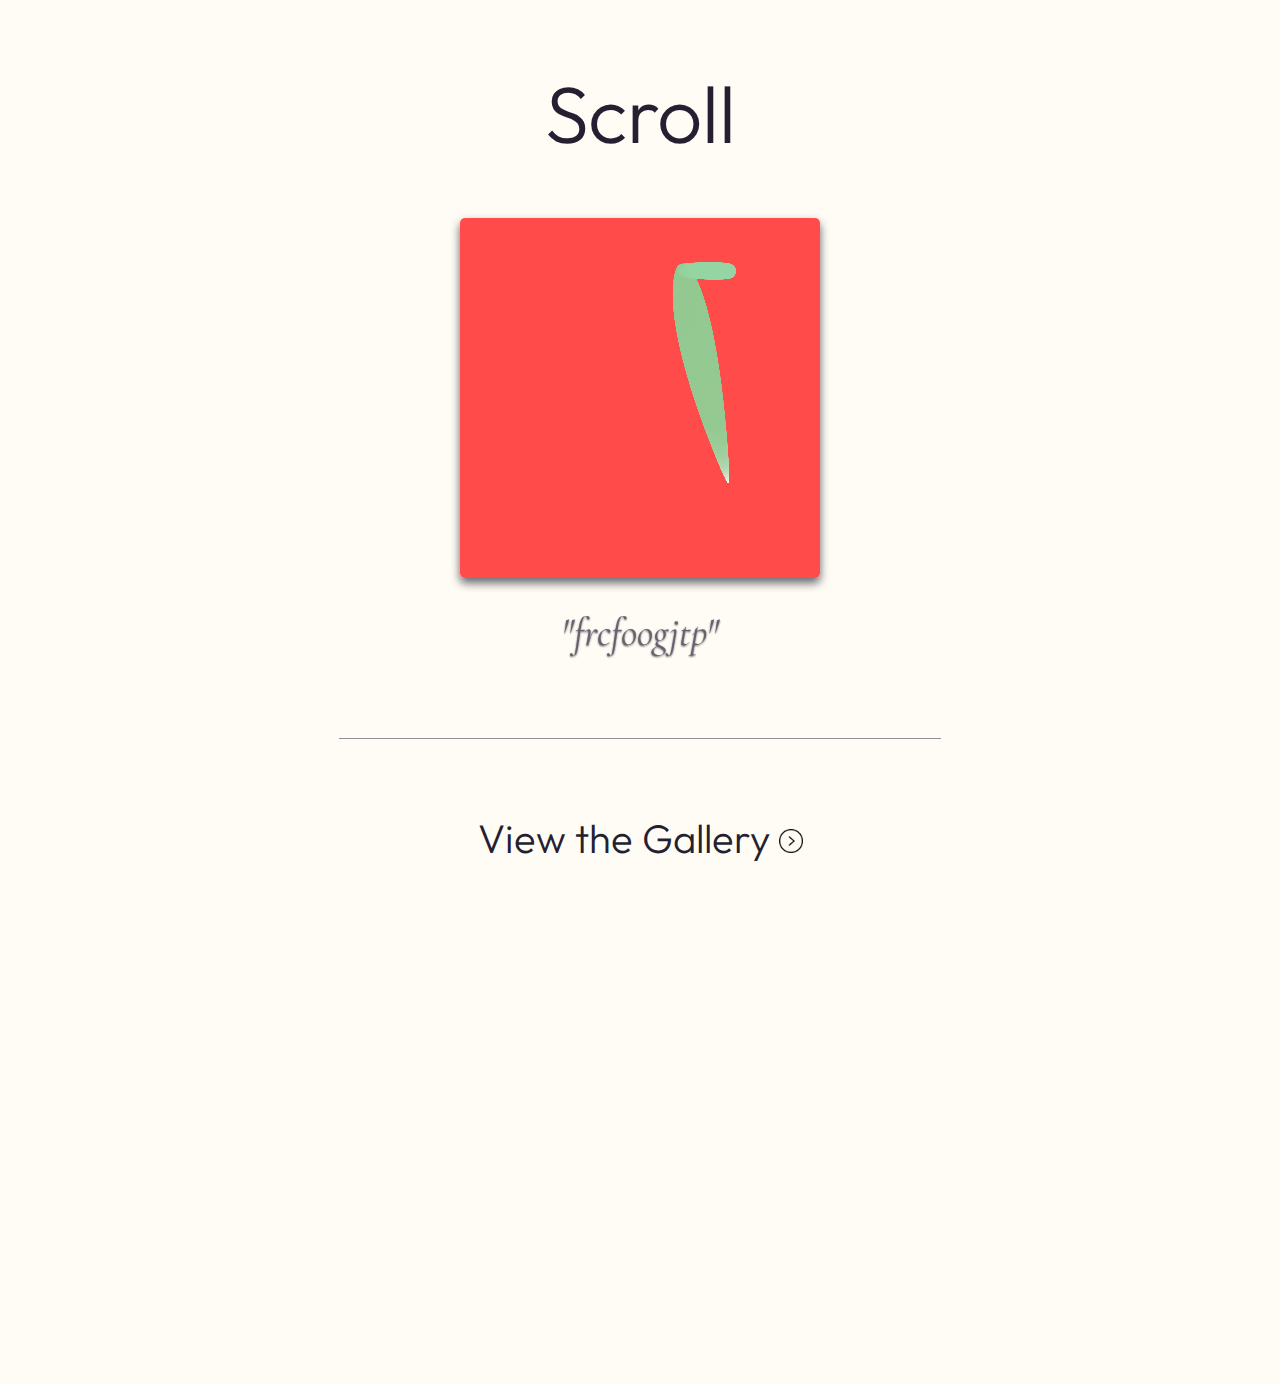
==== index.html @ 3102c4d0 "beta ready to deploy" ====
<!DOCTYPE html>
<html lang="en">
<head>
    <meta charset="UTF-8">
    <meta http-equiv="X-UA-Compatible" content="IE=edge">
    <meta name="viewport" content="width=device-width, initial-scale=1.0">

    <meta name="description" content="scroll">
    <!-- <meta property="og:image" content="/asset/icon.png">
    <link rel="shortcut icon" href="/asset/favicon.ico" /> -->
    <title>scroll</title>
    <link rel="stylesheet" href="/css/style.css">
    <link rel="stylesheet" href="/css/index.css">
</head>
<body>
    <div id="app">
        <h1>Scroll</h1>
        <div id="container">
            <div class="photo pointer" id="piece">
                <canvas width="2000px" height="2000px"></canvas>
                <br>
                <br>
                <span class="seed"></span>
            </div>
        </div>
        <br><br><br><hr><br>
        <h3 class="pointer" style="font-family: var(--sans-serif);" href="/gallery">View the Gallery <img src="/asset/arrow.png"></h3>
        <br><br><br><br>

        <h3>About</h3>
        <p style="width: 60%; margin-left: 20%; text-align: justify;">
            Lorem ipsum dolor sit amet, consectetur adipiscing elit, sed do eiusmod tempor incididunt ut labore et dolore magna aliqua. Ut enim ad minim veniam, quis nostrud exercitation ullamco laboris nisi ut aliquip ex ea commodo consequat. Duis aute irure dolor in reprehenderit in voluptate velit esse cillum dolore eu fugiat nulla pariatur. Excepteur sint occaecat cupidatat non proident, sunt in culpa qui officia deserunt mollit anim id est laborum.
        </p>
        <br>
        <hr>
        <span href="https://github.com/awt-256">Designed by awt-256 © 2022<br></span>
        <br>
    </div>
    <script src="/js/util.js"></script>
    <script src="/js/lib.js"></script>
    <script src="/js/index.js"></script>
</body>
</html>
---- css/style.css ----
@import url('https://fonts.googleapis.com/css2?family=Cormorant:wght@300&family=Outfit:wght@300&display=swap');

:root {
    --outline: #251f32;
    --standout: #8f6fce;
    --sans-serif: 'Outfit', system-ui, -apple-system, Roboto, 'Helvetica Neue', sans-serif;
    --serif: 'Cormorant', 'Times New Roman', Times, serif;
    --background: #fffcf5;
}

html,
body {
    overflow-x: hidden;
    padding: 0px;
    margin: 0px;
    width: 100%;
    height: 100%;
    font-family: var(--serif);
    color: var(--outline);
    background-color: var(--background);
}

#app {
    width: 100%;
    height: 100%;
    /* height: 300%; */
    /* background: linear-gradient(0deg, rgba(9,8,43,1) 0%, rgba(13,11,53,1) 13%, rgba(27,22,87,1) 26%, rgba(38,30,113,1) 44%, rgba(68,51,182,1) 71%, rgba(100,78,241,1) 91%); */
    text-align: center;
    padding: 1vh 5vw;
    box-sizing: border-box;
    font-size: 1.25em;
}

#app #icon {
    width: 60vw;
    height: 60vw;
    max-width: 35vh;
    max-height: 35vh;
}

h1 {
    font-family: var(--sans-serif);
    font-weight: 300;
    font-size: 4em;
}
h3 {
    font-family: var(--serif);
    font-weight: 300;
    font-size: 2em;
}

h3 img {
    height: 0.6em;
}
.sticky {
    position: sticky;
}
#fixed-home-btn {
    position: absolute;
    display: block;
    z-index: 5;
    width: 100%;
    background-color: var(--background);
    
    height: 6vh;
    padding: 6vh 5vh 4vh 6vh;
}
br.home-spacer {
    display: block;
    content: "";
    margin-top: 6em;
}
#fixed-home-btn img {
    height: 100%;
}
#fixed-home-btn span {
    position: relative;
    font-size: 1.5em;
    top: -1.5vh;
    margin-left: 1%;
}

.photo img,
.photo canvas {
    width: 100%;
    height: auto;
    line-height: 0px;
    box-sizing: border-box;
    border-radius: 5px;
    outline: none;
    border: none;
    transition: filter 200ms ease-in-out;
}

::-webkit-scrollbar {
    display: none;
}

body {
    -ms-overflow-style: none;
    scrollbar-width: none;
}

hr {
    border: none;
    border-top: 1px var(--outline) solid;
    opacity: 50%;
    width: 50%;
}

span[href]:hover {
    cursor: pointer;
    color: var(--standout);
}
---- css/index.css ----
#app {
    padding: 1vh 3vw;
}

#container {
    margin-top: 6vh;
    display: flex;
    flex-wrap: wrap;
    align-items: center;
    justify-content: center;
}

#piece {
    width: 40vh;
    transition: opacity 500ms ease-in-out, width 500ms ease-in-out;
    opacity: 0%;
}
#piece canvas {
    box-shadow: 0px 5px 10px var(--outline);
}

#piece:hover {
    width: 45vh;
}

h3[href]:hover {
    color: var(--standout);
    cursor: pointer;
}


#piece .seed {
    text-shadow: 0px 0.5px 2px var(--outline);
    font-style: italic;
    font-size: 2em;
}
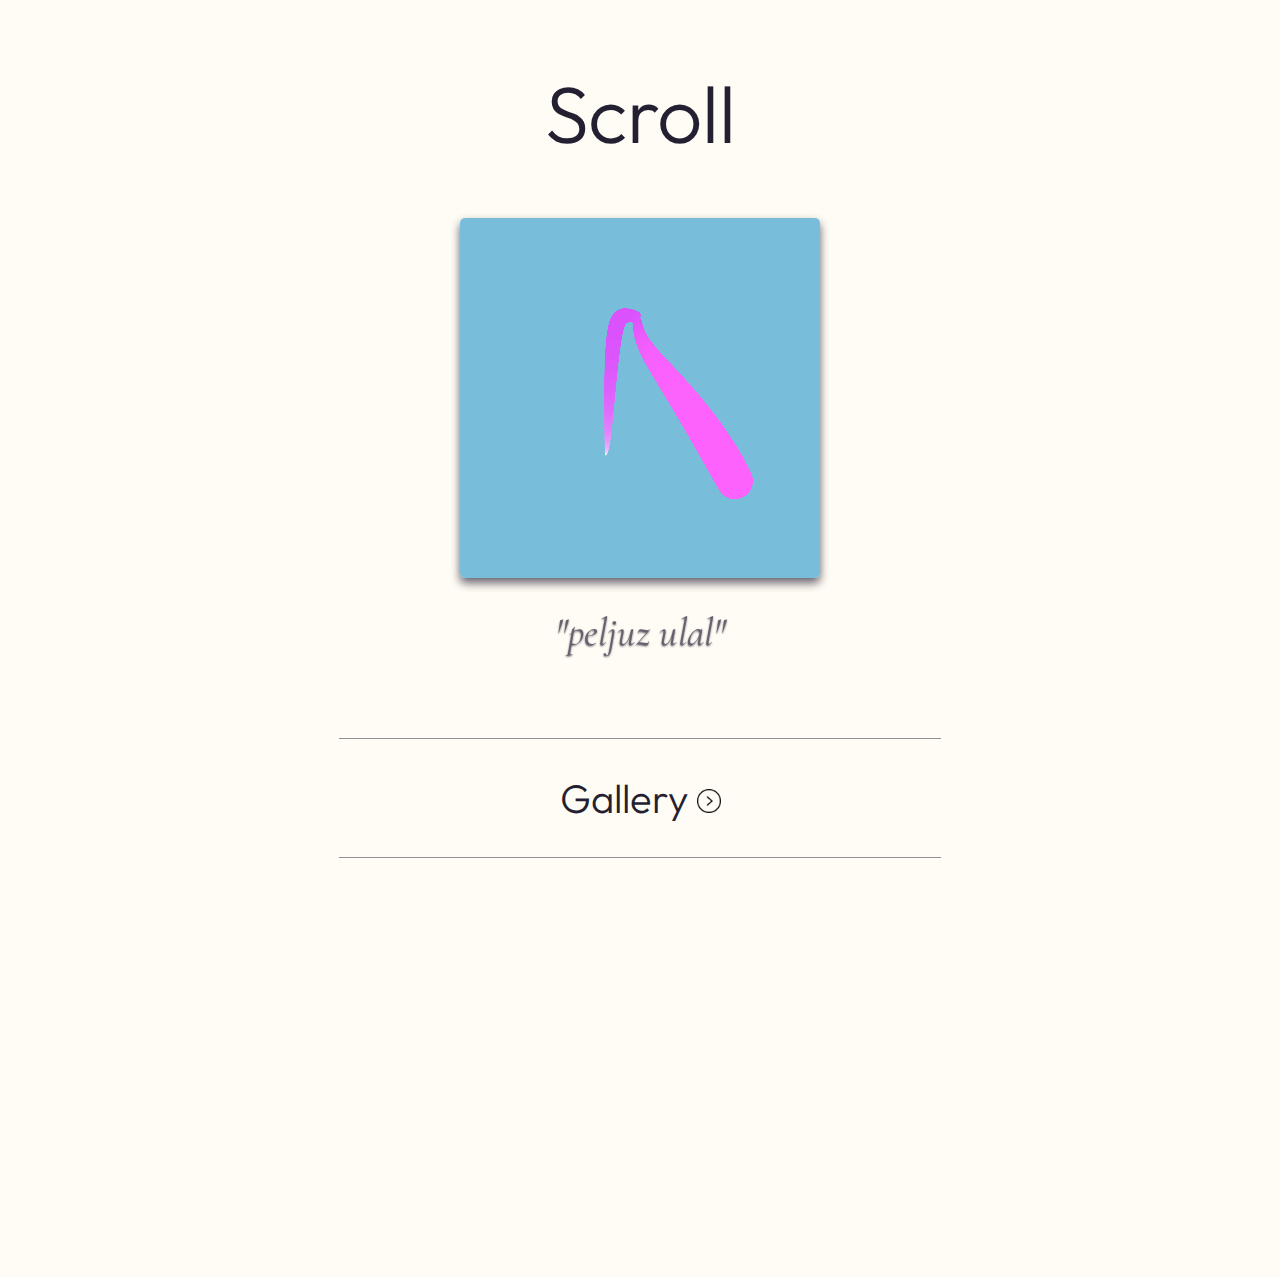
==== commit b6232d3d: "add readable text and change css" ====
--- a/index.html
+++ b/index.html
@@ -24,9 +24,10 @@
             </div>
         </div>
         <br><br><br><hr><br>
-        <h3 class="pointer" style="font-family: var(--sans-serif);" href="/gallery">View the Gallery <img src="/asset/arrow.png"></h3>
-        <br><br><br><br>
-
+        <h3 class="pointer" style="display: inline; font-family: var(--sans-serif);" href="/gallery">Gallery <img src="/asset/arrow.png"></h3>
+        <!-- <br><br><br><br><br><br>
+        <h3 class="pointer" style="display: inline; font-family: var(--sans-serif);" href="/create">Editor <img src="/asset/arrow.png"></h3> -->
+        <br><br><hr><br>
         <h3>About</h3>
         <p style="width: 60%; margin-left: 20%; text-align: justify;">
             Lorem ipsum dolor sit amet, consectetur adipiscing elit, sed do eiusmod tempor incididunt ut labore et dolore magna aliqua. Ut enim ad minim veniam, quis nostrud exercitation ullamco laboris nisi ut aliquip ex ea commodo consequat. Duis aute irure dolor in reprehenderit in voluptate velit esse cillum dolore eu fugiat nulla pariatur. Excepteur sint occaecat cupidatat non proident, sunt in culpa qui officia deserunt mollit anim id est laborum.
--- a/css/style.css
+++ b/css/style.css
@@ -108,6 +108,10 @@
     width: 50%;
 }
 
+span[href] {
+    transition: color 150ms ease-in-out;
+}
+
 span[href]:hover {
     cursor: pointer;
     color: var(--standout);
--- a/css/index.css
+++ b/css/index.css
@@ -20,7 +20,14 @@
 }
 
 #piece:hover {
-    width: 45vh;
+    width: 42vh;
+}
+#piece:hover .seed {
+    color: var(--standout);
+}
+
+h3[href] {
+    transition: color 150ms ease-in-out;
 }
 
 h3[href]:hover {
@@ -30,6 +37,7 @@
 
 
 #piece .seed {
+    transition: color 250ms ease-in-out;
     text-shadow: 0px 0.5px 2px var(--outline);
     font-style: italic;
     font-size: 2em;
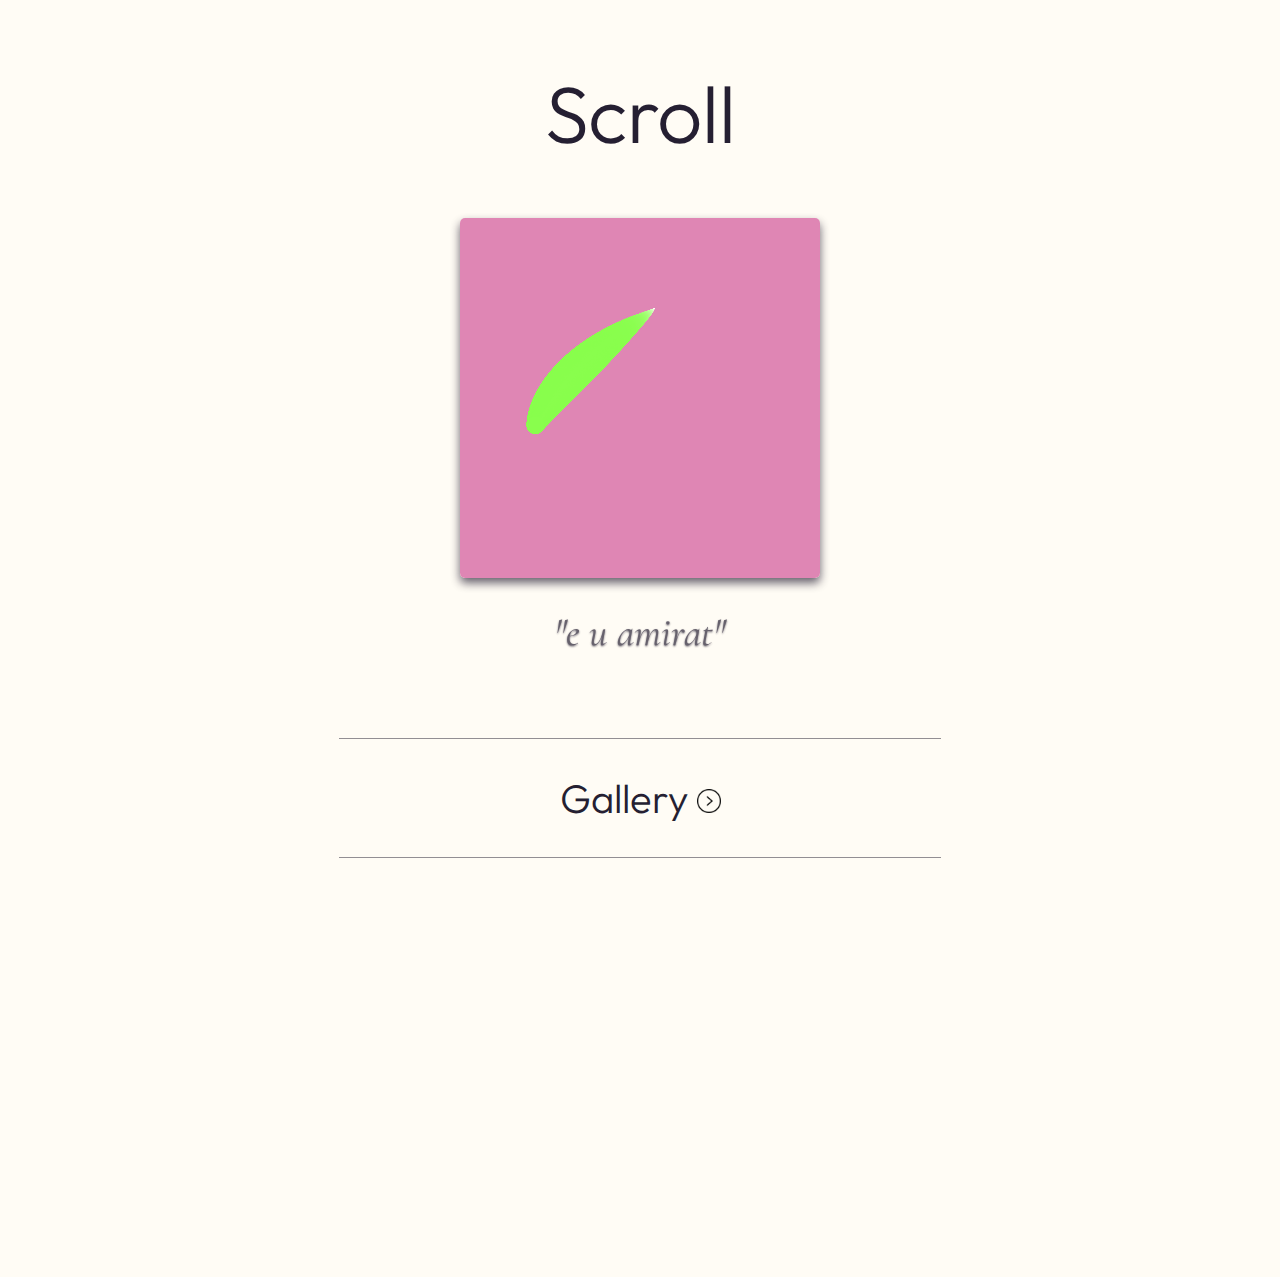
==== commit ba17e5bb: "update pressables" ====
--- a/index.html
+++ b/index.html
@@ -25,7 +25,7 @@
         </div>
         <br><br><br><hr><br>
         <h3 class="pointer" style="display: inline; font-family: var(--sans-serif);" href="/gallery">Gallery <img src="/asset/arrow.png"></h3>
-        <!-- <br><br><br><br><br><br>
+        <!-- <br><br><br><br>
         <h3 class="pointer" style="display: inline; font-family: var(--sans-serif);" href="/create">Editor <img src="/asset/arrow.png"></h3> -->
         <br><br><hr><br>
         <h3>About</h3>
--- a/css/index.css
+++ b/css/index.css
@@ -21,6 +21,7 @@
 
 #piece:hover {
     width: 42vh;
+    cursor: pointer;
 }
 #piece:hover .seed {
     color: var(--standout);
@@ -35,7 +36,6 @@
     cursor: pointer;
 }
 
-
 #piece .seed {
     transition: color 250ms ease-in-out;
     text-shadow: 0px 0.5px 2px var(--outline);
